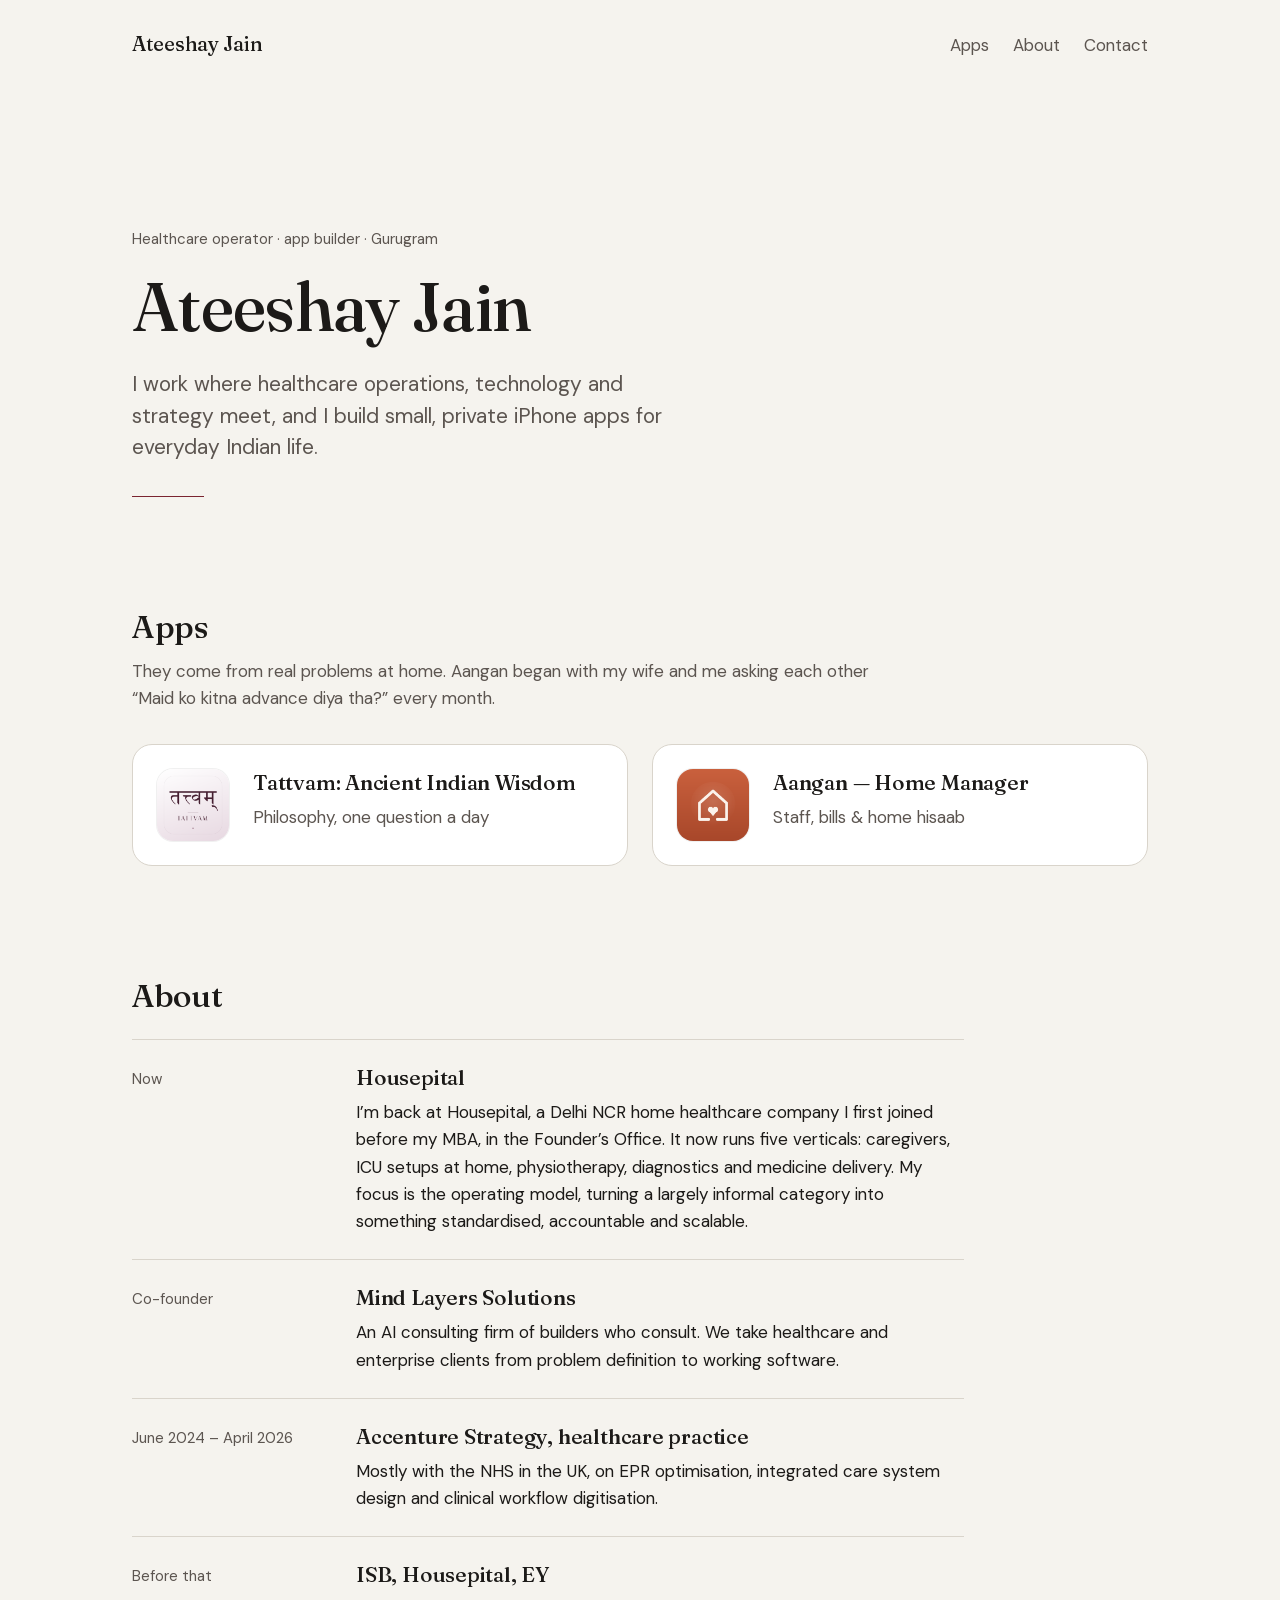
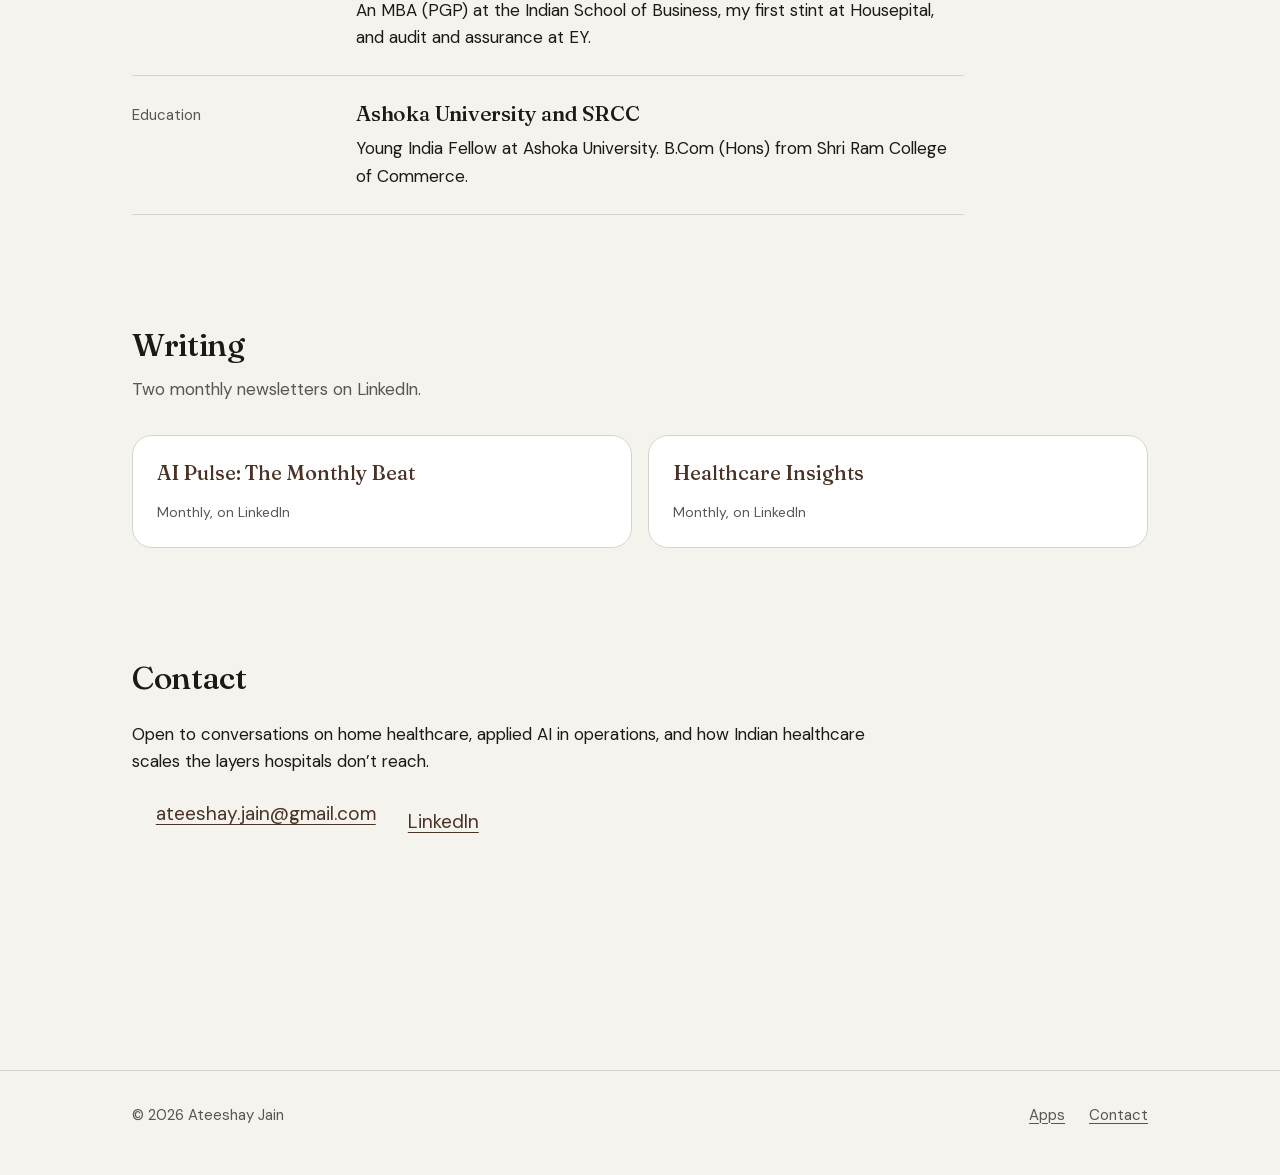
==== index.html @ b45c474c "feat: home, apps index and 404 Also self-hosts Fraunces and DM Sans (OFL 1.1, latin and latin-ext wo" ====
<!doctype html>
<html lang="en">
<head>
  <meta charset="utf-8">
  <meta name="viewport" content="width=device-width, initial-scale=1">
  <title>Ateeshay Jain</title>
  <meta name="description" content="Ateeshay Jain works where healthcare operations, technology and strategy meet, and builds small, private iPhone apps for everyday Indian life.">
  <meta property="og:type" content="website">
  <meta property="og:title" content="Ateeshay Jain">
  <meta property="og:description" content="Healthcare operator and app builder in Gurugram. Maker of Tattvam: Ancient Indian Wisdom and Aangan — Home Manager.">
  <!-- TODO(owner): the domain. Once it is bought, add og:url, a canonical link and the CNAME file. -->
  <meta name="theme-color" content="#F5F3EE" media="(prefers-color-scheme: light)">
  <meta name="theme-color" content="#17130F" media="(prefers-color-scheme: dark)">
  <link rel="icon" href="data:,">
  <link rel="preload" href="/assets/fonts/fraunces-latin.woff2" as="font" type="font/woff2" crossorigin>
  <link rel="preload" href="/assets/fonts/dm-sans-latin.woff2" as="font" type="font/woff2" crossorigin>
  <link rel="stylesheet" href="/assets/css/site.css">
</head>
<body>
  <a class="skip-link" href="#main">Skip to content</a>

  <header class="site-header">
    <div class="wrap">
      <a class="wordmark" href="/">Ateeshay Jain</a>
      <nav class="site-nav" aria-label="Main">
        <ul>
          <li><a href="/apps/">Apps</a></li>
          <li><a href="/#about">About</a></li>
          <li><a href="/#contact">Contact</a></li>
        </ul>
      </nav>
    </div>
  </header>

  <main id="main">
    <section class="hero" aria-labelledby="page-title">
      <div class="wrap">
        <p class="eyebrow">Healthcare operator · app builder · Gurugram</p>
        <h1 id="page-title">Ateeshay Jain</h1>
        <p class="lede">I work where healthcare operations, technology and strategy meet, and I build small, private iPhone apps for everyday Indian life.</p>
        <hr class="rule">
      </div>
    </section>

    <section class="section" id="apps" aria-labelledby="apps-title">
      <div class="wrap">
        <h2 id="apps-title">Apps</h2>
        <p class="section-intro">They come from real problems at home. Aangan began with my wife and me asking each other “Maid ko kitna advance diya tha?” every month.</p>
        <ul class="app-list">
          <li class="app-card is-link">
            <img src="/assets/img/tattvam-icon-256.png" alt="" width="72" height="72">
            <div>
              <h3><a href="/apps/tattvam/">Tattvam: Ancient Indian Wisdom</a></h3>
              <p>Philosophy, one question a day</p>
            </div>
          </li>
          <li class="app-card is-link">
            <img src="/assets/img/aangan-icon-256.png" alt="" width="72" height="72">
            <div>
              <h3><a href="/apps/aangan/">Aangan — Home Manager</a></h3>
              <p>Staff, bills &amp; home hisaab</p>
            </div>
          </li>
        </ul>
      </div>
    </section>

    <section class="section" id="about" aria-labelledby="about-title">
      <div class="wrap">
        <h2 id="about-title">About</h2>
        <ol class="timeline">
          <li>
            <p class="when">Now</p>
            <div>
              <h3>Housepital</h3>
              <p>I’m back at Housepital, a Delhi NCR home healthcare company I first joined before my MBA, in the Founder’s Office. It now runs five verticals: caregivers, ICU setups at home, physiotherapy, diagnostics and medicine delivery. My focus is the operating model, turning a largely informal category into something standardised, accountable and scalable.</p>
            </div>
          </li>
          <li>
            <p class="when">Co-founder</p>
            <div>
              <h3>Mind Layers Solutions</h3>
              <p>An AI consulting firm of builders who consult. We take healthcare and enterprise clients from problem definition to working software.</p>
            </div>
          </li>
          <li>
            <p class="when">June 2024 – April 2026</p>
            <div>
              <h3>Accenture Strategy, healthcare practice</h3>
              <p>Mostly with the NHS in the UK, on EPR optimisation, integrated care system design and clinical workflow digitisation.</p>
            </div>
          </li>
          <li>
            <p class="when">Before that</p>
            <div>
              <h3>ISB, Housepital, EY</h3>
              <p>An MBA (PGP) at the Indian School of Business, my first stint at Housepital, and audit and assurance at EY.</p>
            </div>
          </li>
          <li>
            <p class="when">Education</p>
            <div>
              <h3>Ashoka University and SRCC</h3>
              <p>Young India Fellow at Ashoka University. B.Com (Hons) from Shri Ram College of Commerce.</p>
            </div>
          </li>
        </ol>
      </div>
    </section>

    <section class="section" id="writing" aria-labelledby="writing-title">
      <div class="wrap">
        <h2 id="writing-title">Writing</h2>
        <p class="section-intro">Two monthly newsletters on LinkedIn.</p>
        <ul class="docs">
          <li>
            <a class="doc" href="https://www.linkedin.com/in/ateeshay-jain-169a1846/">
              <span class="doc-title">AI Pulse: The Monthly Beat</span>
              <span class="doc-date">Monthly, on LinkedIn</span>
            </a>
          </li>
          <li>
            <a class="doc" href="https://www.linkedin.com/in/ateeshay-jain-169a1846/">
              <span class="doc-title">Healthcare Insights</span>
              <span class="doc-date">Monthly, on LinkedIn</span>
            </a>
          </li>
        </ul>
      </div>
    </section>

    <section class="section" id="contact" aria-labelledby="contact-title">
      <div class="wrap">
        <h2 id="contact-title">Contact</h2>
        <div class="prose">
          <p>Open to conversations on home healthcare, applied AI in operations, and how Indian healthcare scales the layers hospitals don’t reach.</p>
          <ul class="contact-links">
            <li><a href="mailto:ateeshay.jain@gmail.com">ateeshay.jain@gmail.com</a></li>
            <li><a href="https://www.linkedin.com/in/ateeshay-jain-169a1846/">LinkedIn</a></li>
          </ul>
        </div>
      </div>
    </section>
  </main>

  <footer class="site-footer">
    <div class="wrap">
      <p>© 2026 Ateeshay Jain</p>
      <ul>
        <li><a href="/apps/">Apps</a></li>
        <li><a href="/#contact">Contact</a></li>
      </ul>
    </div>
  </footer>
</body>
</html>
---- assets/css/site.css ----
/* ateeshayjain.github.io — one stylesheet for the whole site.
 *
 * Theming is by custom properties only:
 *   :root                    Tidepool (home, Apps, 404), copied from
 *                            Templates/Nature-Palettes/Tidepool/tokens.css
 *   [data-theme="tattvam"]   Tattvam brand roles (plum on ivory)
 *   [data-theme="aangan"]    Aangan brand roles (terracotta on cream)
 * Each block has a prefers-color-scheme: dark counterpart.
 * tests/check_site.py parses these blocks and fails below WCAG AA 4.5:1.
 */

/* ------------------------------------------------------------------ fonts
 * Fraunces and DM Sans, self-hosted variable woff2 (SIL OFL 1.1, see
 * assets/fonts/LICENSE.txt). Weights 400-600 only. Devanagari (तत्त्वम्, आँगन)
 * is not in these files and falls back to the system font, as intended.
 * The latin files are preloaded by every page; latin-ext (which carries ₹)
 * loads only when a page uses one of its characters.
 */
@font-face {
  font-family: "Fraunces";
  font-style: normal;
  font-weight: 400 600;
  font-display: swap;
  src: url("../fonts/fraunces-latin.woff2") format("woff2");
  unicode-range: U+0000-00FF, U+0131, U+0152-0153, U+02BB-02BC, U+02C6, U+02DA, U+02DC, U+0304, U+0308, U+0329, U+2000-206F, U+20AC, U+2122, U+2191, U+2193, U+2212, U+2215, U+FEFF, U+FFFD;
}
@font-face {
  font-family: "Fraunces";
  font-style: normal;
  font-weight: 400 600;
  font-display: swap;
  src: url("../fonts/fraunces-latin-ext.woff2") format("woff2");
  unicode-range: U+0100-02BA, U+02BD-02C5, U+02C7-02CC, U+02CE-02D7, U+02DD-02FF, U+0304, U+0308, U+0329, U+1D00-1DBF, U+1E00-1E9F, U+1EF2-1EFF, U+2020, U+20A0-20AB, U+20AD-20C4, U+2113, U+2C60-2C7F, U+A720-A7FF;
}
@font-face {
  font-family: "DM Sans";
  font-style: normal;
  font-weight: 400 600;
  font-display: swap;
  src: url("../fonts/dm-sans-latin.woff2") format("woff2");
  unicode-range: U+0000-00FF, U+0131, U+0152-0153, U+02BB-02BC, U+02C6, U+02DA, U+02DC, U+0304, U+0308, U+0329, U+2000-206F, U+20AC, U+2122, U+2191, U+2193, U+2212, U+2215, U+FEFF, U+FFFD;
}
@font-face {
  font-family: "DM Sans";
  font-style: normal;
  font-weight: 400 600;
  font-display: swap;
  src: url("../fonts/dm-sans-latin-ext.woff2") format("woff2");
  unicode-range: U+0100-02BA, U+02BD-02C5, U+02C7-02CC, U+02CE-02D7, U+02DD-02FF, U+0304, U+0308, U+0329, U+1D00-1DBF, U+1E00-1E9F, U+1EF2-1EFF, U+2020, U+20A0-20AB, U+20AD-20C4, U+2113, U+2C60-2C7F, U+A720-A7FF;
}

/* ------------------------------------------------------- Tidepool tokens */
:root {
  --bg: #F5F3EE;
  --surface: #FFFFFF;
  --surface-alt: #E6EDF3;
  --ink: #1C1A18;
  --ink-muted: #5C5550;
  --border: #D9D4CB;
  --primary: #4A3226;
  --on-primary: #F5F3EE;
  --accent: #3F6A8F;
  --on-accent: #FFFFFF;
  --highlight: #7A2430;
  --status-success: #3F7A3A;
  --status-warning: #8F5C0E;
  --status-danger: #A3262F;
  --status-info: #2F5F86;
  --swatch-basalt: #4A3226;
  --swatch-cocoa-rock: #2E1F18;
  --swatch-foam: #F5F3EE;
  --swatch-sea-glass: #8FAECB;
  --swatch-mist: #CFDCE8;
  --swatch-shale: #7C8C9A;
  --swatch-ink: #1C1A18;
  --swatch-oxblood: #7A2430;
  --space-1: 4px;
  --space-2: 8px;
  --space-3: 12px;
  --space-4: 16px;
  --space-6: 24px;
  --space-8: 32px;
  --space-12: 48px;
  --radius-sm: 10px;
  --radius-md: 20px;
  --radius-lg: 30px;
  --radius-pill: 999px;
  --font-display: "Fraunces", Georgia, serif;
  --font-body: "DM Sans", system-ui, -apple-system, sans-serif;
  --font-mono: "JetBrains Mono", ui-monospace, monospace;
  --shadow-card: 0 1px 2px rgba(0,0,0,0.06), 0 6px 20px rgba(0,0,0,0.06);

  /* Site roles built on the tokens. */
  --focus: var(--accent);
  --measure: 62ch;
  --section-space: clamp(56px, 9vw, 112px);
  color-scheme: light dark;
}
@media (prefers-color-scheme: dark) {
  :root {
    --bg: #17130F;
    --surface: #231C17;
    --surface-alt: #2E1F18;
    --ink: #F5F3EE;
    --ink-muted: #B5ADA3;
    --border: #3D332C;
    --primary: #A9C3DC;
    --on-primary: #17130F;
    --accent: #D9B8A0;
    --on-accent: #17130F;
    --highlight: #C9606B;
    --status-success: #8FCB7E;
    --status-warning: #E8B45A;
    --status-danger: #F0908C;
    --status-info: #9CC2E2;
    --shadow-card: 0 1px 2px rgba(0,0,0,0.4), 0 8px 24px rgba(0,0,0,0.35);
  }
}

/* ----------------------------------------------------------- app themes */
[data-theme="tattvam"] {
  --bg: #F7F4F5;
  --surface: #FFFFFF;
  --surface-alt: #ECE4E8;
  --ink: #2A1820;
  --ink-muted: #6B5560;
  --primary: #5A2E42;
  --on-primary: #FFFFFF;
  --border: #ECE4E8;
  --accent: #8A5A6E;      /* Tattvam primaryLight: focus ring and tints */
  --highlight: #8A5A6E;   /* the wordmark's hairline rule */
}
[data-theme="aangan"] {
  --bg: #FBF7F2;
  --surface: #FFFFFF;
  --surface-alt: #F3EAE0;
  --ink: #2B2420;
  --ink-muted: #6B5E55;
  --primary: #A8553A;     /* 5.22:1 with white, so the #9A4C33 fallback is not needed */
  --on-primary: #FFFFFF;
  --border: #E8DFD5;
  --accent: #A8553A;
  --highlight: #A8553A;
}
@media (prefers-color-scheme: dark) {
  [data-theme="tattvam"] {
    --bg: #1E1218;
    --surface: #2A1820;
    --surface-alt: #34202A;
    --ink: #F7F4F5;
    --ink-muted: #C9B5BF;
    --primary: #C99AAE;
    --on-primary: #1E1218;
    --border: #3F1F2E;
    --accent: #C99AAE;
    --highlight: #C99AAE;
  }
  [data-theme="aangan"] {
    --bg: #1A1411;
    --surface: #251C17;
    --surface-alt: #2E231D;
    --ink: #F6EFE8;
    --ink-muted: #BBAA9C;
    --primary: #E09A7E;
    --on-primary: #1A1411;
    --border: #3A2C24;
    --accent: #E09A7E;
    --highlight: #E09A7E;
  }
}

/* ------------------------------------------------------------------ base */
*, *::before, *::after { box-sizing: border-box; }

html {
  -webkit-text-size-adjust: 100%;
  text-size-adjust: 100%;
  scroll-behavior: smooth;
  scroll-padding-top: var(--space-6);
}

body {
  margin: 0;
  background: var(--bg);
  color: var(--ink);
  font-family: var(--font-body);
  font-size: 1.0625rem;        /* 17px */
  line-height: 1.6;
  font-kerning: normal;
  text-rendering: optimizeLegibility;
  overflow-wrap: break-word;
}

img, svg { display: block; max-width: 100%; height: auto; }

h1, h2, h3 {
  font-family: var(--font-display);
  font-optical-sizing: auto;
  font-weight: 500;
  line-height: 1.15;
  letter-spacing: -0.01em;
  margin: 0;
  text-wrap: balance;
}
h1 { font-size: clamp(2rem, 1.35rem + 2.9vw, 3rem); }          /* 32–48px */
h2 { font-size: clamp(1.5rem, 1.25rem + 1.1vw, 2rem); }         /* 24–32px */
h3 { font-size: 1.1875rem; line-height: 1.3; font-weight: 600; } /* 19px */

p, ul, ol, dl { margin: 0; }
p + p { margin-top: var(--space-4); }
p, li, dd { text-wrap: pretty; }

a {
  color: var(--primary);
  text-decoration-line: underline;
  text-decoration-thickness: 1px;
  text-underline-offset: 0.2em;
}
a:hover { text-decoration-thickness: 2px; }

:focus-visible {
  outline: 2px solid var(--focus);
  outline-offset: 3px;
  border-radius: 4px;
}

strong { font-weight: 600; }

.skip-link {
  position: absolute;
  left: var(--space-4);
  top: -100px;
  z-index: 10;
  padding: var(--space-2) var(--space-4);
  background: var(--surface);
  color: var(--ink);
  border-radius: var(--radius-sm);
}
.skip-link:focus { top: var(--space-4); }

.visually-hidden {
  position: absolute !important;
  width: 1px; height: 1px;
  padding: 0; margin: -1px;
  overflow: hidden;
  clip: rect(0 0 0 0);
  white-space: nowrap;
  border: 0;
}

/* --------------------------------------------------------------- layout */
.wrap {
  width: 100%;
  max-width: 1080px;
  margin-inline: auto;
  padding-inline: var(--space-4);     /* the 16px phone gutter */
}
@media (min-width: 720px) {
  .wrap { padding-inline: var(--space-8); }
}

main { display: block; }

.section { padding-block: var(--section-space) 0; }
.section:last-child { padding-bottom: var(--section-space); }
.section > .wrap > h2 { margin-bottom: var(--space-6); }
.section-intro {
  max-width: var(--measure);
  color: var(--ink-muted);
  margin: calc(-1 * var(--space-3)) 0 var(--space-8);
}
.prose { max-width: var(--measure); }
.prose h2 { margin: var(--space-12) 0 var(--space-4); }
.prose h2:first-child { margin-top: 0; }
.prose ul, .prose ol { padding-left: 1.25em; }
.prose li + li { margin-top: var(--space-2); }
.prose p + ul, .prose ul + p { margin-top: var(--space-4); }

/* --------------------------------------------------------------- header */
.site-header { padding-block: var(--space-6); }
.site-header .wrap {
  display: flex;
  flex-wrap: wrap;
  align-items: baseline;
  justify-content: space-between;
  gap: var(--space-3) var(--space-6);
}
.wordmark {
  font-family: var(--font-display);
  font-size: 1.25rem;
  font-weight: 500;
  color: var(--ink);
  text-decoration: none;
  letter-spacing: -0.005em;
}
.site-nav ul {
  display: flex;
  flex-wrap: wrap;
  gap: var(--space-1) var(--space-6);
  list-style: none;
  padding: 0;
}
.site-nav a {
  display: inline-block;
  padding-block: var(--space-2);       /* keeps the tap target near 44px */
  color: var(--ink-muted);
  text-decoration: none;
}
.site-nav a:hover { color: var(--ink); text-decoration: underline; }
.site-nav a[aria-current="page"] { color: var(--ink); }

/* ----------------------------------------------------------------- hero */
.hero { padding-block: clamp(48px, 12vw, 136px) 0; }
.eyebrow {
  font-size: 0.9375rem;
  color: var(--ink-muted);
  margin-bottom: var(--space-4);
}
.hero h1 { font-size: clamp(2.5rem, 1.5rem + 4.6vw, 4.25rem); max-width: 14ch; }
.hero .lede {
  max-width: 38ch;
  margin-top: var(--space-6);
  font-size: clamp(1.125rem, 1.05rem + 0.4vw, 1.3125rem);
  line-height: 1.5;
  color: var(--ink-muted);
}
.rule {
  display: block;
  width: 72px;
  height: 0;
  margin: var(--space-8) 0 0;
  border: 0;
  border-top: 1px solid var(--highlight);
}

/* ------------------------------------------------------------ app cards */
.app-list {
  display: grid;
  gap: var(--space-4);
  list-style: none;
  padding: 0;
}
@media (min-width: 760px) {
  .app-list { grid-template-columns: repeat(2, minmax(0, 1fr)); gap: var(--space-6); }
}
.app-card {
  position: relative;
  display: grid;
  grid-template-columns: auto 1fr;
  align-items: start;
  gap: var(--space-4) var(--space-6);
  padding: var(--space-6);
  background: var(--surface);
  border: 1px solid var(--border);
  border-radius: var(--radius-md);
}
.app-card img {
  width: 72px;
  height: 72px;
  border-radius: 16px;                 /* iOS icon corner at this size */
  box-shadow: 0 0 0 1px rgba(0,0,0,0.06);
}
.app-card :is(h2, h3) { font-family: var(--font-display); font-weight: 500; font-size: 1.3125rem; }
.app-card :is(h2, h3) a { color: var(--ink); text-decoration: none; }
.app-card :is(h2, h3) a:hover { text-decoration: underline; }
.app-card p { margin-top: var(--space-2); color: var(--ink-muted); }
.app-card .card-actions {
  grid-column: 1 / -1;
  display: flex;
  flex-wrap: wrap;
  align-items: center;
  gap: var(--space-3) var(--space-6);
}
/* On the home page the whole card is one link. */
.app-card.is-link h3 a::after {
  content: "";
  position: absolute;
  inset: 0;
  border-radius: var(--radius-md);
}
.app-card.is-link:hover { border-color: var(--ink-muted); }
.app-card.is-link:focus-within { outline: 2px solid var(--focus); outline-offset: 3px; }
.app-card.is-link h3 a:focus-visible { outline: none; }

/* -------------------------------------------------------------- buttons */
.btn {
  display: inline-flex;
  align-items: center;
  justify-content: center;
  gap: var(--space-2);
  min-height: 48px;
  padding: var(--space-3) var(--space-6);
  border: 1px solid transparent;
  border-radius: var(--radius-pill);
  font: inherit;
  font-weight: 600;
  line-height: 1.2;
  text-decoration: none;
  cursor: pointer;
}
.btn-primary { background: var(--primary); color: var(--on-primary); }
.btn-primary:hover { text-decoration: underline; }
.btn-quiet { background: transparent; color: var(--ink); border-color: var(--border); }
.btn-quiet:hover { border-color: var(--ink-muted); }
.btn svg { width: 20px; height: 20px; flex: none; }
/* A button whose link is not known yet: drawn, but not a link. */
.btn[aria-disabled="true"] { cursor: default; opacity: 0.75; text-decoration: none; }

/* ------------------------------------------------------------- app hero */
.app-hero { padding-block: clamp(40px, 9vw, 104px) 0; }
.app-hero .wrap {
  display: grid;
  gap: var(--space-6) var(--space-12);
  align-items: center;
}
@media (min-width: 720px) {
  .app-hero .wrap { grid-template-columns: auto 1fr; }
}
.app-icon {
  width: 112px;
  height: 112px;
  border-radius: 25px;                 /* iOS icon corner at this size */
  box-shadow: 0 0 0 1px rgba(0,0,0,0.06), var(--shadow-card);
}
@media (min-width: 720px) {
  .app-icon { width: 168px; height: 168px; border-radius: 37px; }
}
.app-hero h1 { max-width: 18ch; }
.app-hero .subtitle {
  margin-top: var(--space-3);
  font-family: var(--font-display);
  font-size: clamp(1.1875rem, 1.1rem + 0.5vw, 1.4375rem);
  line-height: 1.35;
  color: var(--ink-muted);
}
.app-hero .meta { margin-top: var(--space-3); font-size: 0.9375rem; color: var(--ink-muted); }
.app-hero .rule { margin-top: var(--space-6); }
.app-hero .actions {
  display: flex;
  flex-wrap: wrap;
  align-items: center;
  gap: var(--space-3) var(--space-4);
  margin-top: var(--space-6);
}
.app-intro {
  max-width: var(--measure);
  font-size: clamp(1.0625rem, 1rem + 0.35vw, 1.25rem);
  line-height: 1.55;
}

/* ---------------------------------------------------------- screenshots */
.shots {
  display: flex;
  gap: var(--space-4);
  overflow-x: auto;
  overscroll-behavior-x: contain;
  scroll-snap-type: x mandatory;
  padding-bottom: var(--space-4);
  margin-inline: calc(-1 * var(--space-4));
  padding-inline: var(--space-4);
  scroll-padding-inline: var(--space-4);
}
.shots img {
  flex: none;
  width: min(68vw, 260px);
  scroll-snap-align: start;
  border-radius: var(--radius-md);
  border: 1px solid var(--border);
}

/* ------------------------------------------------------------- features */
.features {
  display: grid;
  gap: var(--space-8) var(--space-12);
  list-style: none;
  padding: 0;
}
@media (min-width: 640px) {
  .features { grid-template-columns: repeat(2, minmax(0, 1fr)); }
}
@media (min-width: 960px) {
  .features { grid-template-columns: repeat(3, minmax(0, 1fr)); }
}
.feature {
  padding-top: var(--space-4);
  border-top: 1px solid var(--border);
}
.feature h3 { margin-bottom: var(--space-2); }
.feature p { color: var(--ink-muted); }

/* ------------------------------------------------------ private by design
 * The one filled block on an app page: the brand colour, edge to edge
 * inside the wrap, so the privacy summary is the thing you remember. */
.privacy-panel {
  background: var(--primary);
  color: var(--on-primary);
  border-radius: var(--radius-md);
  padding: clamp(28px, 6vw, 64px) clamp(20px, 5vw, 64px);
  --focus: var(--on-primary);
}
.privacy-panel h2 { color: var(--on-primary); margin-bottom: var(--space-3); }
.privacy-panel > p { max-width: var(--measure); }
.privacy-panel a { color: var(--on-primary); }
.privacy-facts {
  display: grid;
  margin-top: var(--space-8);
}
.privacy-facts > div {
  padding-block: var(--space-4);
  border-top: 1px solid color-mix(in srgb, var(--on-primary) 28%, transparent);
}
.privacy-facts dt { font-weight: 600; }
.privacy-facts dd { margin: var(--space-1) 0 0; max-width: var(--measure); }
@media (min-width: 760px) {
  .privacy-facts > div {
    display: grid;
    grid-template-columns: minmax(0, 15rem) minmax(0, 1fr);
    gap: var(--space-8);
  }
  .privacy-facts dd { margin: 0; }
}

/* ------------------------------------------------------------ documents */
.docs {
  display: grid;
  gap: var(--space-4);
  list-style: none;
  padding: 0;
}
@media (min-width: 640px) {
  .docs { grid-template-columns: repeat(2, minmax(0, 1fr)); }
}
.doc {
  display: flex;
  flex-direction: column;
  height: 100%;
  padding: var(--space-6);
  background: var(--surface);
  border: 1px solid var(--border);
  border-radius: var(--radius-md);
  color: var(--ink);
  text-decoration: none;
}
.doc:hover { border-color: var(--primary); }
.doc .doc-title {
  font-family: var(--font-display);
  font-size: 1.25rem;
  font-weight: 500;
  line-height: 1.25;
  color: var(--primary);
}
.doc:hover .doc-title { text-decoration: underline; text-decoration-thickness: 1px; text-underline-offset: 0.2em; }
.doc .doc-line { margin-top: var(--space-2); color: var(--ink-muted); }
.doc .doc-date { margin-top: auto; padding-top: var(--space-4); font-size: 0.875rem; color: var(--ink-muted); }

/* ------------------------------------------------- steps and support */
.steps { max-width: var(--measure); }
.steps h3 { margin: var(--space-8) 0 var(--space-3); }
.steps h3:first-child { margin-top: 0; }
.steps ol { padding-left: 1.4em; }
.steps li + li { margin-top: var(--space-2); }
.steps li::marker { color: var(--ink-muted); }
.steps p { margin-top: var(--space-3); color: var(--ink-muted); }
.path { font-weight: 600; }

.support-contact {
  max-width: var(--measure);
  margin-bottom: var(--space-8);
}
.support-contact .email { font-size: 1.1875rem; }

/* ------------------------------------------------------------------ faq */
.faq { max-width: var(--measure); border-bottom: 1px solid var(--border); }
.faq details { border-top: 1px solid var(--border); }
.faq summary {
  display: flex;
  align-items: center;
  justify-content: space-between;
  gap: var(--space-4);
  min-height: 56px;
  padding-block: var(--space-3);
  font-weight: 600;
  cursor: pointer;
  list-style: none;
}
.faq summary::-webkit-details-marker { display: none; }
.faq summary::after {
  content: "";
  flex: none;
  width: 10px;
  height: 10px;
  margin-right: var(--space-1);
  border-right: 1.5px solid var(--ink-muted);
  border-bottom: 1.5px solid var(--ink-muted);
  transform: translateY(-3px) rotate(45deg);
  transition: transform 160ms ease;
}
.faq details[open] summary::after { transform: translateY(2px) rotate(-135deg); }
.faq details > div { padding-bottom: var(--space-6); color: var(--ink-muted); }

/* ---------------------------------------------------------------- todo
 * A visible placeholder for content only the owner can supply.
 * tests/check_site.py --release fails while any remain. */
.todo {
  display: block;
  max-width: var(--measure);
  padding: var(--space-3) var(--space-4);
  border: 2px dashed var(--status-warning);
  border-radius: var(--radius-sm);
  background: var(--surface);
  color: var(--ink);
  font-size: 0.9375rem;
  line-height: 1.5;
}
.todo + .todo { margin-top: var(--space-3); }
.prose + .todo { margin-top: var(--space-6); }
span.todo { display: inline-block; }

/* -------------------------------------------------------------- footer */
.site-footer {
  margin-top: var(--section-space);
  padding-block: var(--space-8) var(--space-12);
  border-top: 1px solid var(--border);
  font-size: 0.9375rem;
  color: var(--ink-muted);
}
.site-footer .wrap {
  display: flex;
  flex-wrap: wrap;
  justify-content: space-between;
  gap: var(--space-3) var(--space-6);
}
.site-footer ul { display: flex; flex-wrap: wrap; gap: var(--space-1) var(--space-6); list-style: none; padding: 0; }
.site-footer a { color: var(--ink-muted); }
.site-footer a:hover { color: var(--ink); }

/* ---------------------------------------------------------- motion */
@media (prefers-reduced-motion: reduce) {
  html { scroll-behavior: auto; }
  *, *::before, *::after {
    transition-duration: 0.01ms !important;
    animation-duration: 0.01ms !important;
    animation-iteration-count: 1 !important;
  }
}

/* ------------------------------------------------------------ timeline
 * The About section: a real sequence, newest first, so it is an <ol>. */
.timeline {
  max-width: 52rem;
  list-style: none;
  padding: 0;
  border-bottom: 1px solid var(--border);
}
.timeline > li {
  display: grid;
  gap: var(--space-2);
  padding-block: var(--space-6);
  border-top: 1px solid var(--border);
}
.timeline .when { font-size: 0.9375rem; color: var(--ink-muted); }
.timeline h3 { font-family: var(--font-display); font-weight: 500; font-size: 1.3125rem; }
.timeline h3 + p { margin-top: var(--space-2); max-width: var(--measure); }
@media (min-width: 720px) {
  .timeline > li { grid-template-columns: 12rem minmax(0, 1fr); gap: var(--space-8); }
  .timeline .when { padding-top: 0.2em; }
}

.contact-links {
  display: flex;
  flex-wrap: wrap;
  gap: var(--space-2) var(--space-8);
  margin-top: var(--space-6);
  padding: 0;
  list-style: none;
  font-size: 1.1875rem;
}
.contact-links a { display: inline-block; padding-block: var(--space-2); }
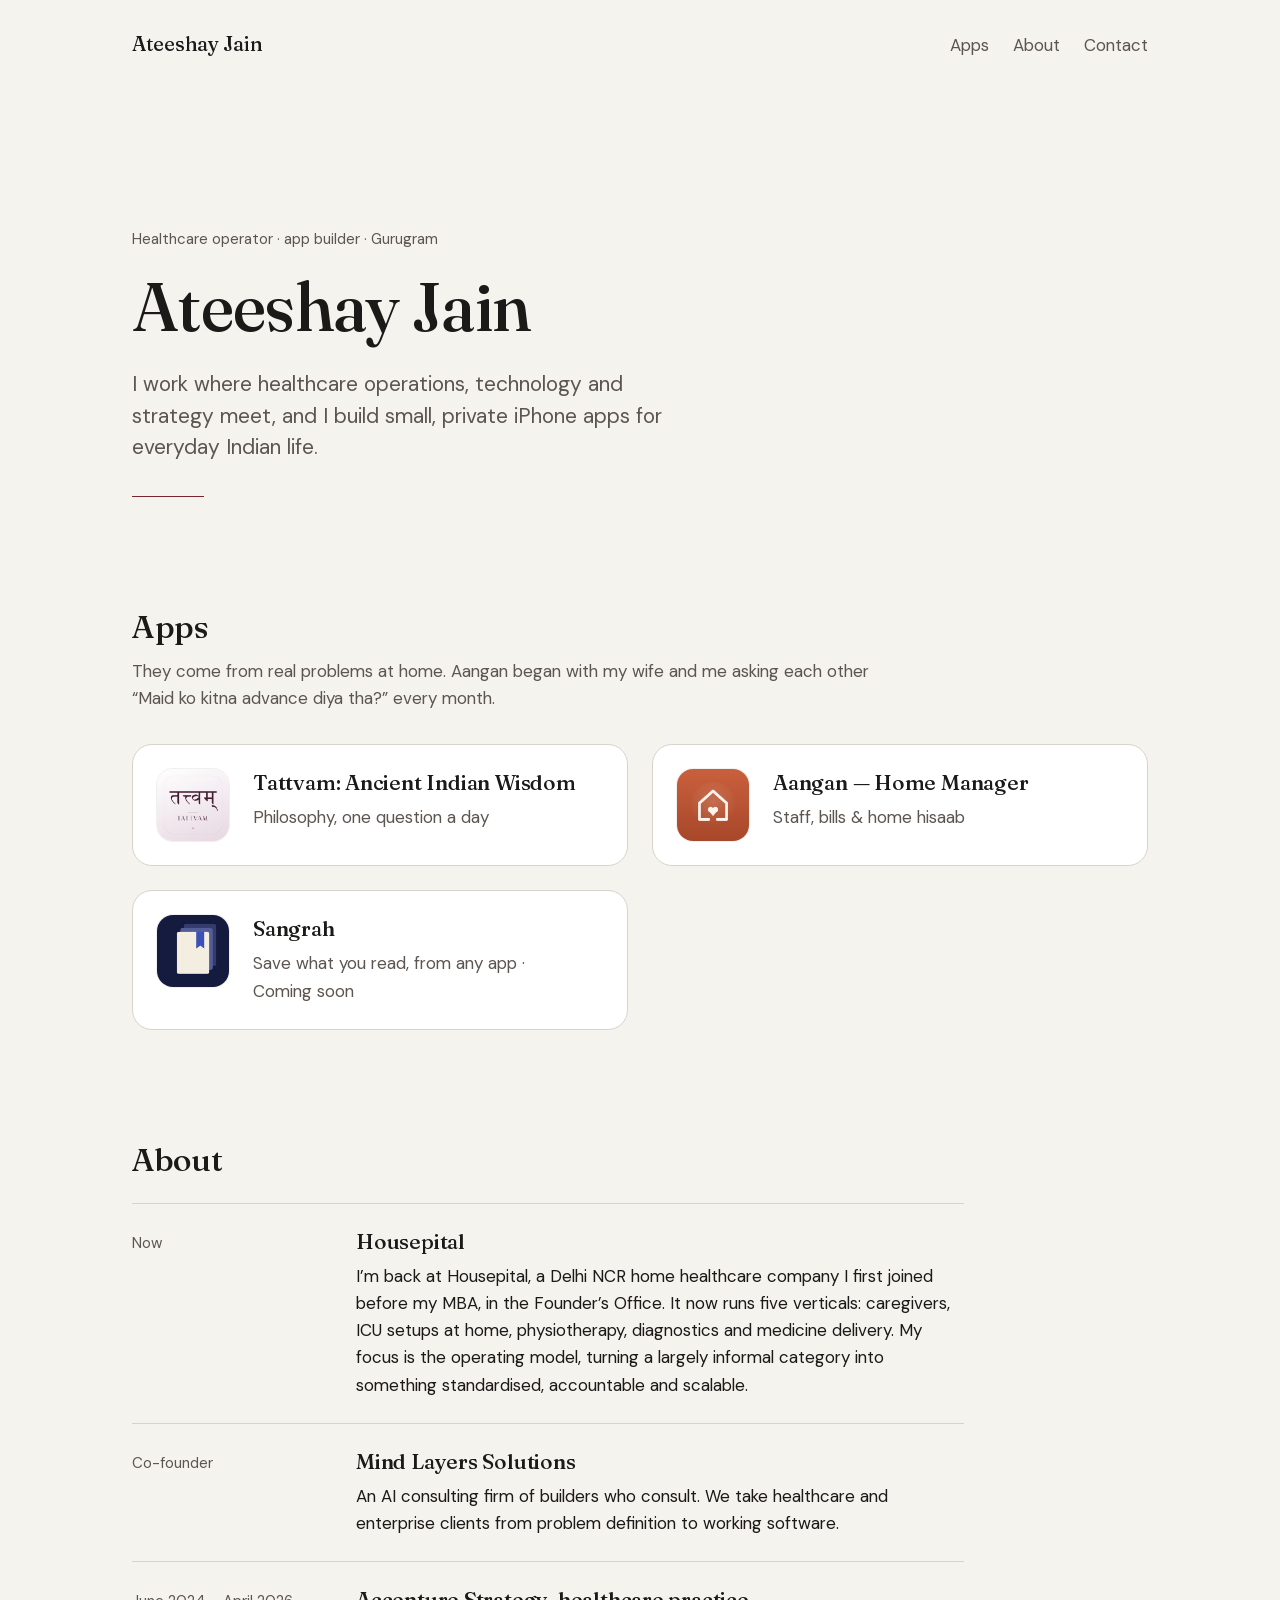
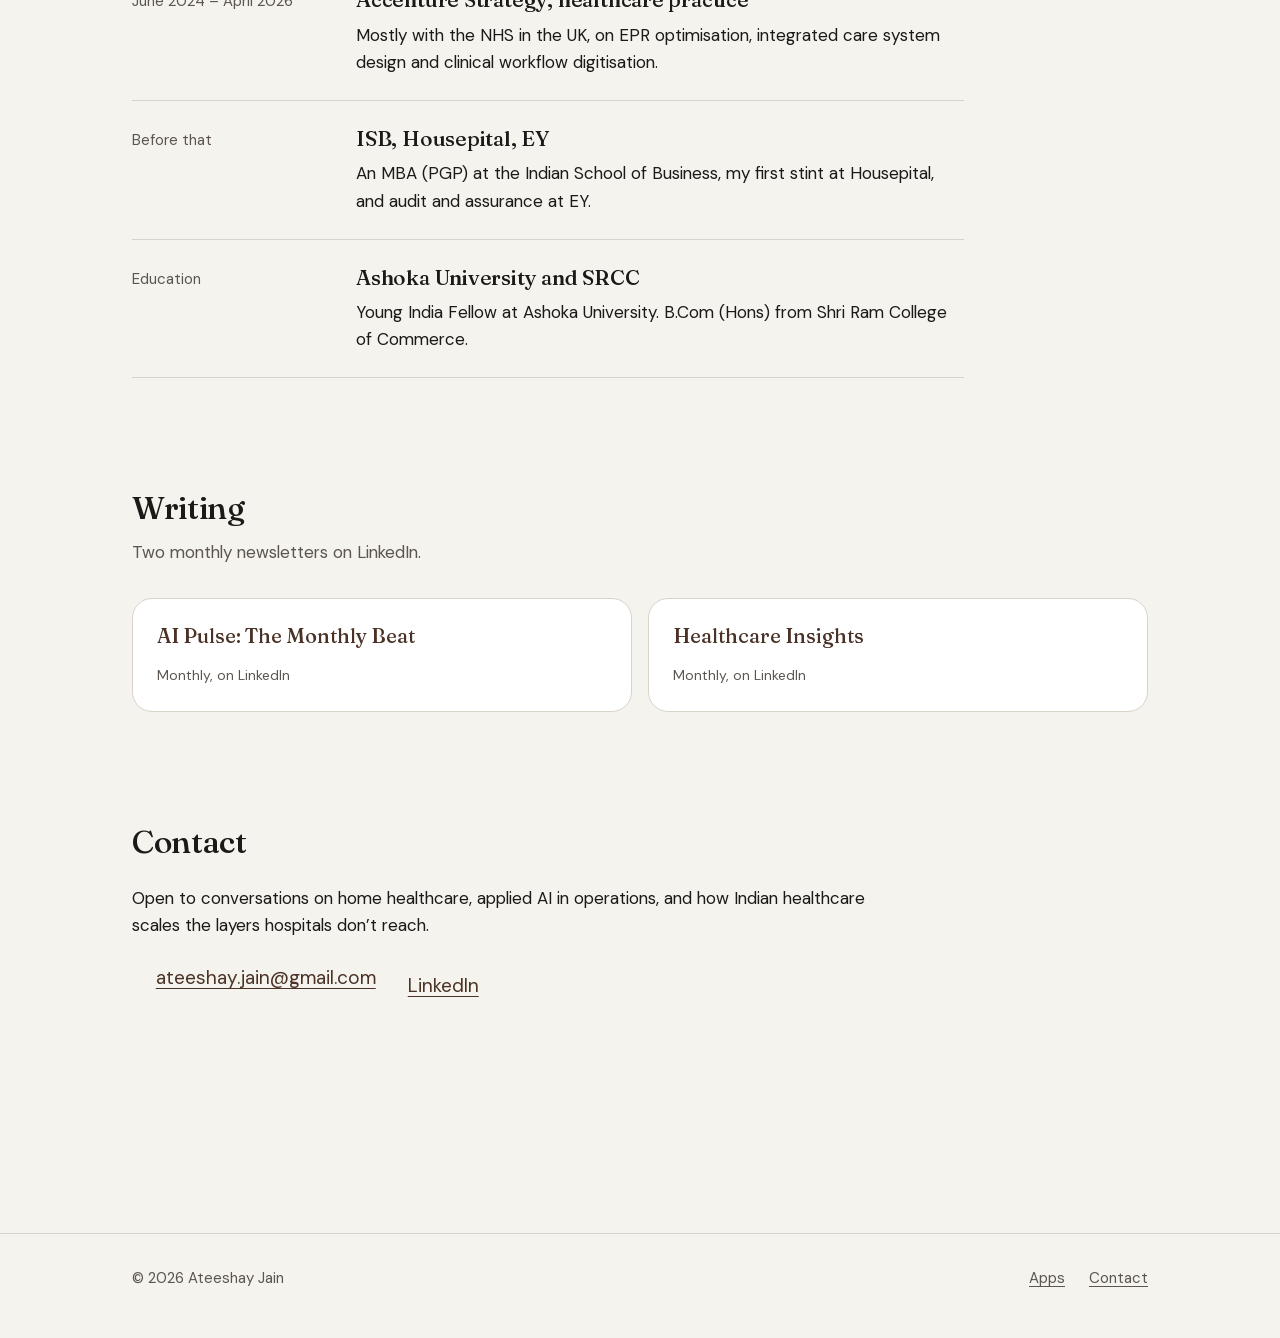
==== commit f82d9881: "feat: Sangrah app page, privacy policy and support Co-Authored-By: Claude Opus 5.5 <noreply@anthropi" ====
--- a/index.html
+++ b/index.html
@@ -7,8 +7,9 @@
   <meta name="description" content="Ateeshay Jain works where healthcare operations, technology and strategy meet, and builds small, private iPhone apps for everyday Indian life.">
   <meta property="og:type" content="website">
   <meta property="og:title" content="Ateeshay Jain">
-  <meta property="og:description" content="Healthcare operator and app builder in Gurugram. Maker of Tattvam: Ancient Indian Wisdom and Aangan — Home Manager.">
-  <!-- TODO(owner): the domain. Once it is bought, add og:url, a canonical link and the CNAME file. -->
+  <meta property="og:description" content="Healthcare operator and app builder in Gurugram. Maker of Tattvam: Ancient Indian Wisdom, Aangan — Home Manager and Sangrah.">
+  <meta property="og:url" content="https://ateeshayjain.com/">
+  <link rel="canonical" href="https://ateeshayjain.com/">
   <meta name="theme-color" content="#F5F3EE" media="(prefers-color-scheme: light)">
   <meta name="theme-color" content="#17130F" media="(prefers-color-scheme: dark)">
   <link rel="icon" href="data:,">
@@ -59,6 +60,13 @@
             <div>
               <h3><a href="/apps/aangan/">Aangan — Home Manager</a></h3>
               <p>Staff, bills &amp; home hisaab</p>
+            </div>
+          </li>
+          <li class="app-card is-link">
+            <img src="/assets/img/sangrah-icon-256.png" alt="" width="72" height="72">
+            <div>
+              <h3><a href="/apps/sangrah/">Sangrah</a></h3>
+              <p>Save what you read, from any app · Coming soon</p>
             </div>
           </li>
         </ul>
--- a/assets/css/site.css
+++ b/assets/css/site.css
@@ -5,6 +5,8 @@
  *                            Templates/Nature-Palettes/Tidepool/tokens.css
  *   [data-theme="tattvam"]   Tattvam brand roles (plum on ivory)
  *   [data-theme="aangan"]    Aangan brand roles (terracotta on cream)
+ *   [data-theme="sangrah"]   Sangrah brand roles (the icon's navy, cream and
+ *                            ribbon indigo; BrandColors.swift in the app)
  * Each block has a prefers-color-scheme: dark counterpart.
  * tests/check_site.py parses these blocks and fails below WCAG AA 4.5:1.
  */
@@ -142,6 +144,18 @@
   --accent: #A8553A;
   --highlight: #A8553A;
 }
+[data-theme="sangrah"] {
+  --bg: #F8F4EC;
+  --surface: #FFFFFF;
+  --surface-alt: #EFE7D8;   /* the icon's cream page */
+  --ink: #1C2140;           /* the icon's navy */
+  --ink-muted: #565B73;
+  --primary: #3F51B5;       /* the icon's ribbon */
+  --on-primary: #FFFFFF;
+  --border: #E4DCCB;
+  --accent: #3F51B5;
+  --highlight: #3F51B5;
+}
 @media (prefers-color-scheme: dark) {
   [data-theme="tattvam"] {
     --bg: #1E1218;
@@ -167,6 +181,18 @@
     --accent: #E09A7E;
     --highlight: #E09A7E;
   }
+  [data-theme="sangrah"] {
+    --bg: #141831;
+    --surface: #1C2140;
+    --surface-alt: #252B52;
+    --ink: #F4EDE0;
+    --ink-muted: #B9B6C6;
+    --primary: #A9B4F0;
+    --on-primary: #141831;
+    --border: #2E3560;
+    --accent: #A9B4F0;
+    --highlight: #A9B4F0;
+  }
 }
 
 /* ------------------------------------------------------------------ base */
